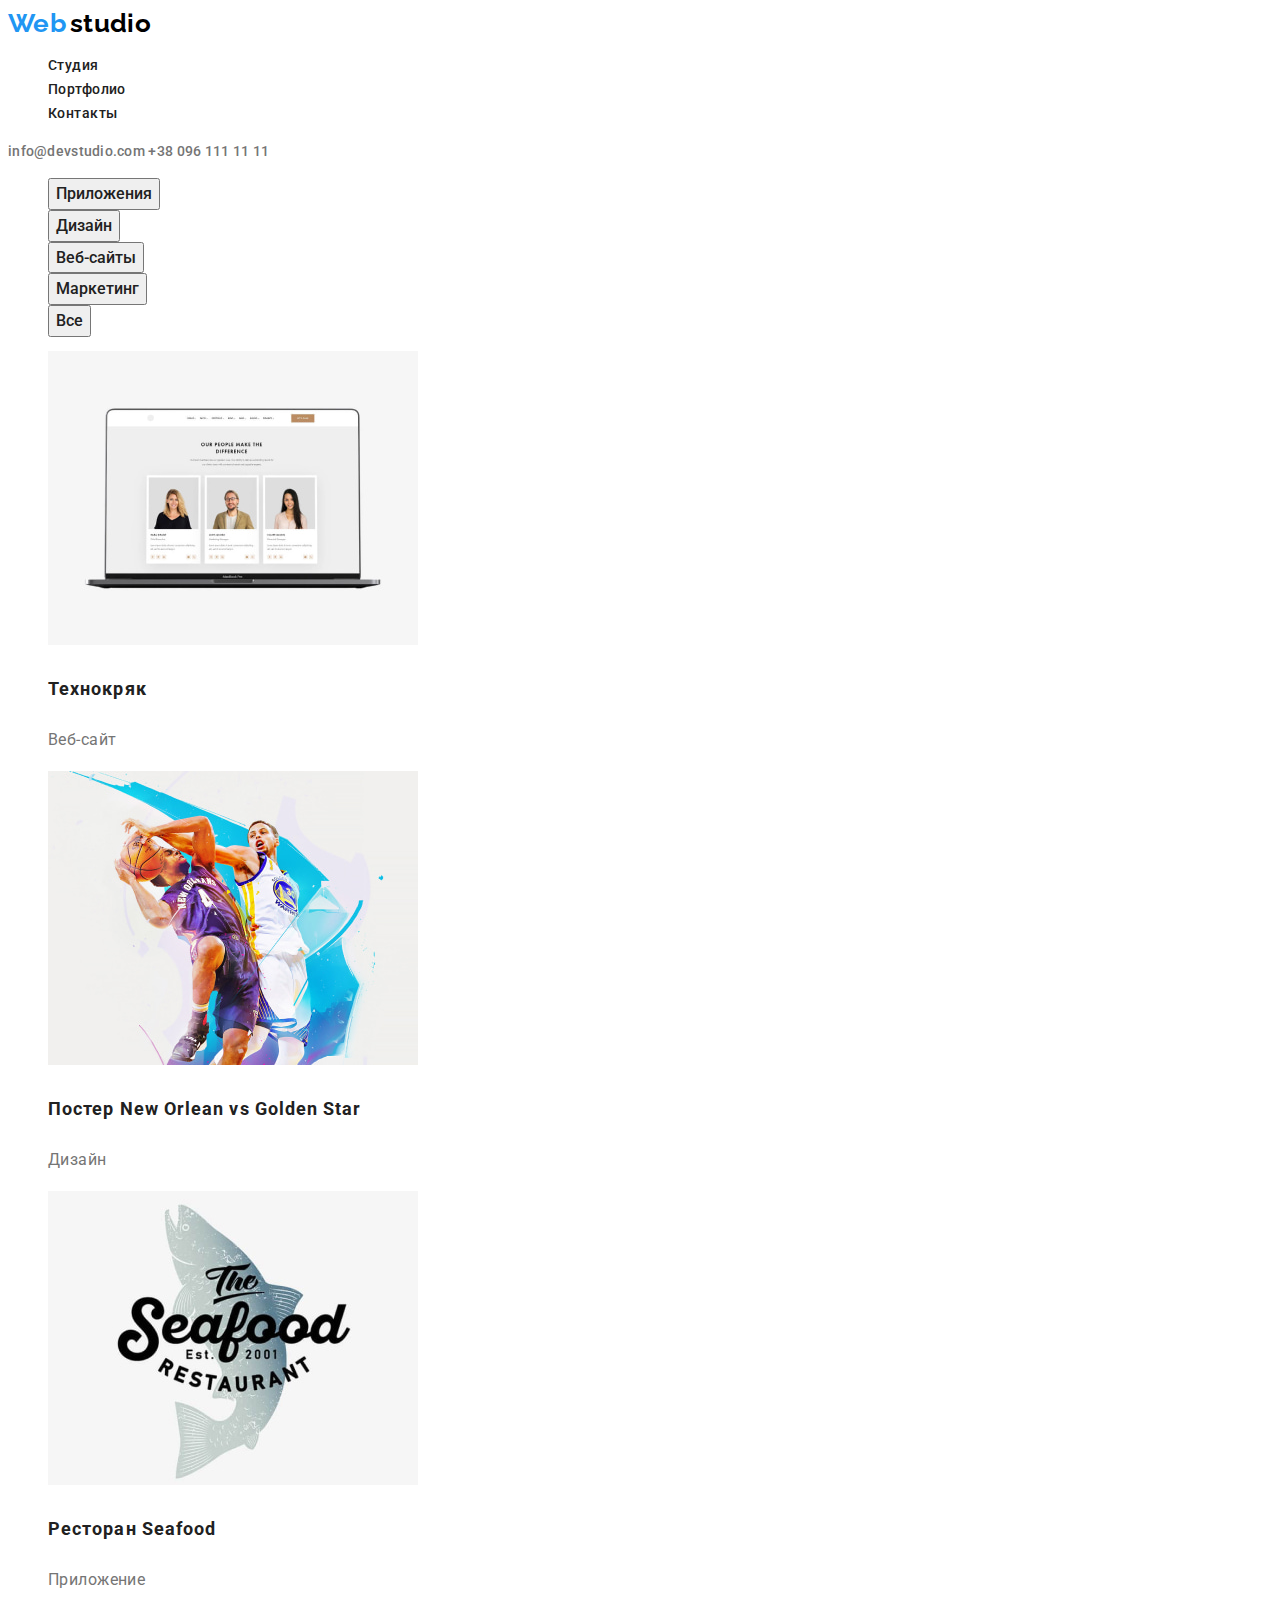
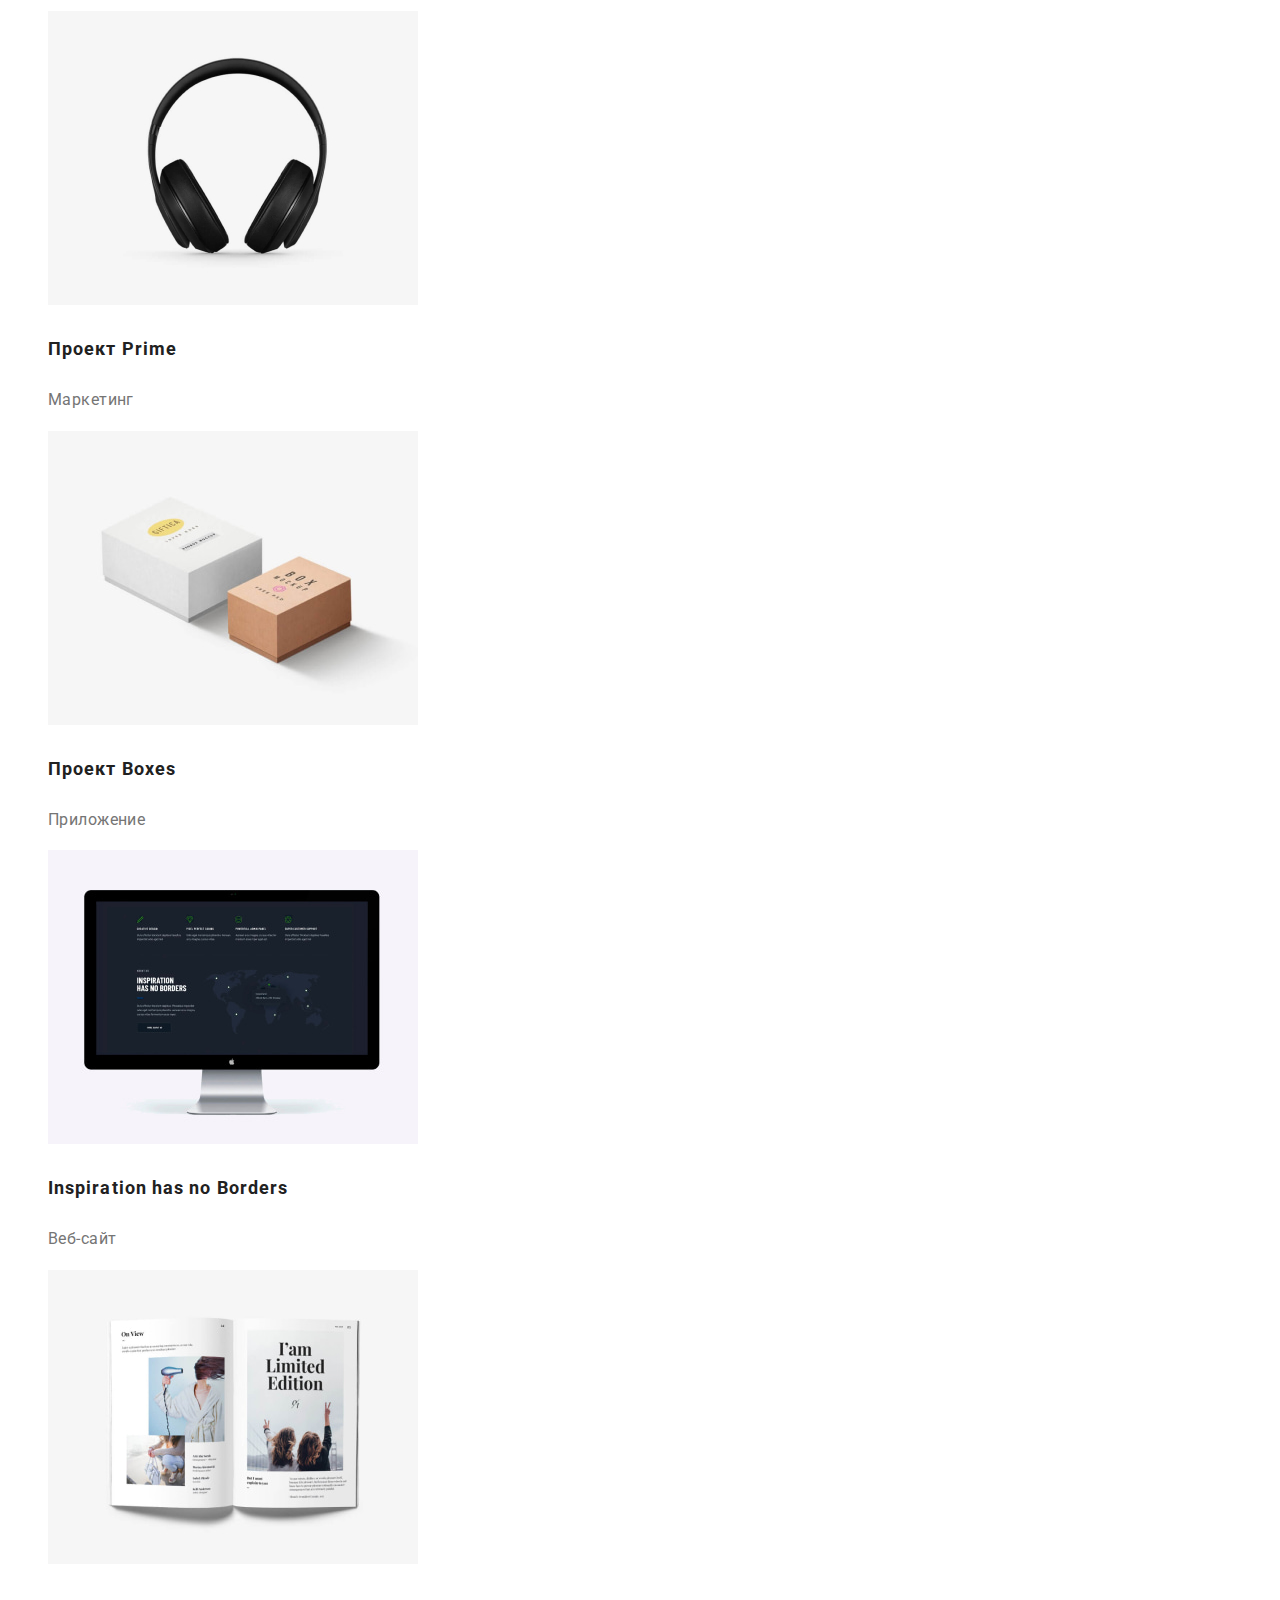
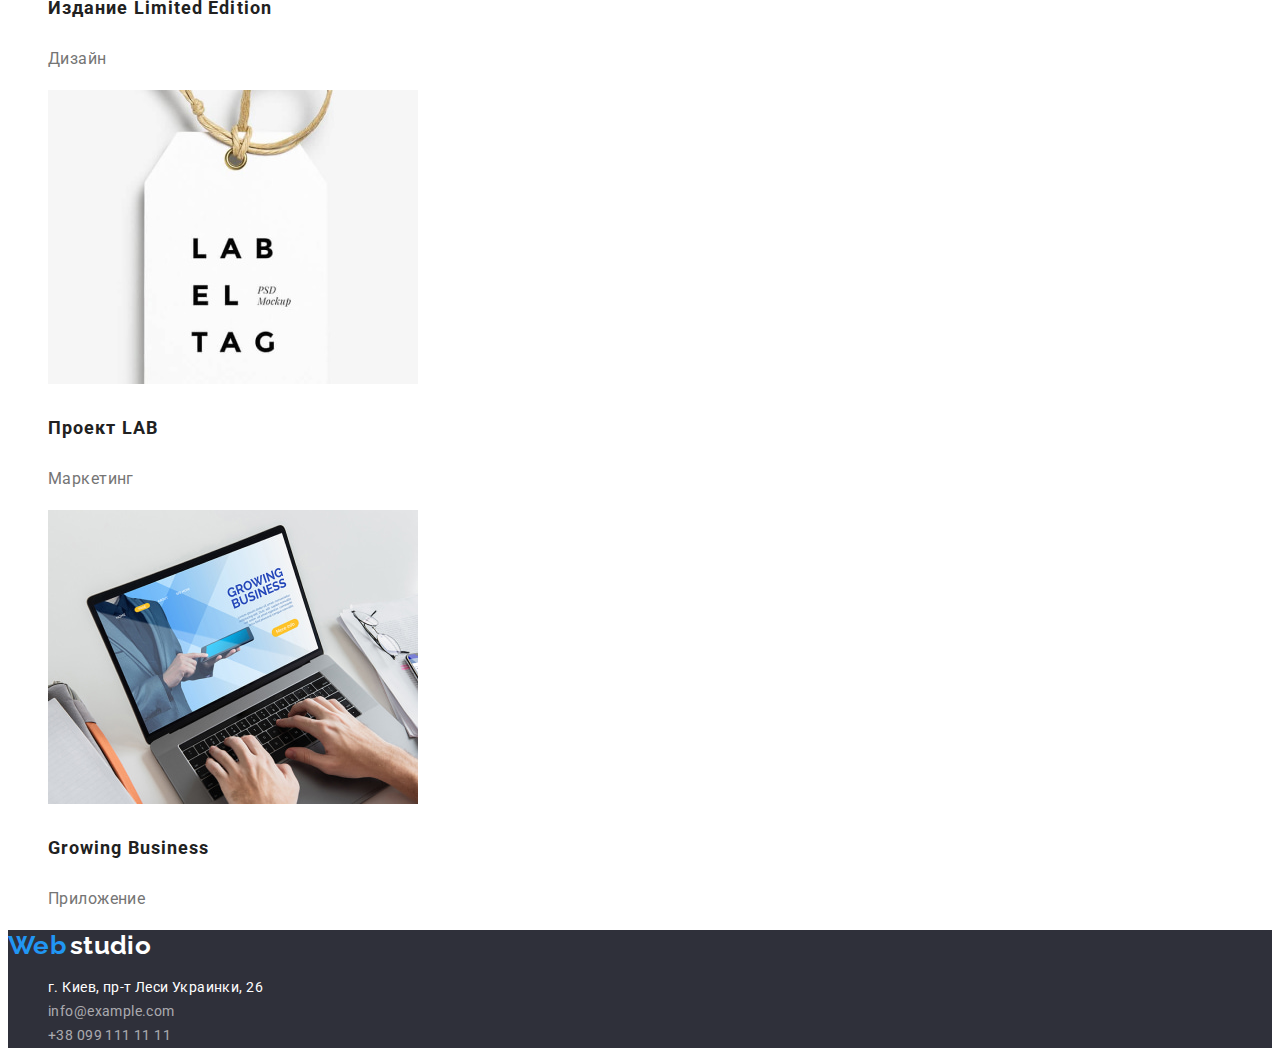
==== portfolio.html @ f7929233 "Initial commit" ====
<!DOCTYPE html>
<html lang="ru">
<head>
    <meta charset="UTF-8">
    <meta http-equiv="X-UA-Compatible" content="IE=edge">
    <meta name="viewport" content="width=device-width, initial-scale=1.0">
    <title>Portfolio</title>
    <link rel="stylesheet" href="./css/styles.css">
        <!--Основные шрифты-->
        <link rel="preconnect" href="https://fonts.googleapis.com">
        <link rel="preconnect" href="https://fonts.gstatic.com" crossorigin>
        <link href="https://fonts.googleapis.com/css2?family=Raleway:wght@700&family=Roboto:wght@400;500;700;900&display=swap" rel="stylesheet">

</head>
<body>

    <!--Чердак-->
    <header class="header">
        <a href="./index.html"> <span class="logo-blue">Web</span>  <span class="logo-dark">studio </span> </a> <!--span для изменения стиля лого фирмы-->
        <nav>
            <ul>
                <li><a class="nav-link" href="./index.html">Студия</a></li>
                <li><a class="nav-link" href="./portfolio.html">Портфолио</a></li>
                <li><a class="nav-link" href="#contacts">Контакты</a></li>
            </ul>
        </nav>
        <a class="head-mail" href="mailto:info@devstudio.com"> info@devstudio.com</a>
        <a class="head-phone" href="tel:+380961111111">+38 096 111 11 11</a>

    </header>



    <main>
            <!--Портфолио-->
            <section class="portfolio">

                <h2 class="visually-hidden">Портфолио</h2>
    
                <ul class="portfolio-button-list">
                    <li ><button class="portfolio-button-item" type="button">Приложения</button></li>
                    <li ><button class="portfolio-button-item" type="button">Дизайн</button></li>
                    <li ><button class="portfolio-button-item" type="button">Веб-сайты</button></li>
                    <li ><button class="portfolio-button-item" type="button">Маркетинг</button></li>
                    <li ><button class="portfolio-button-item" type="button">Все</button></li>
                </ul>
    
                <ul class="portfolio-list">
                    <li class="portfolio-list-item">
                        <img src="./images/portfolio/img1.jpg" alt="Вебсайт" width="370" height="294">
                        <h3 class="portfolio-item-title">Технокряк</h3>
                        <p class="portfolio-item-phrase">Веб-сайт</p>
                    </li>
                    <li class="portfolio-list-item">
                        <img src="./images/portfolio/img2.jpg" alt="Дизайн" width="370" height="294">
                        <h3 class="portfolio-item-title">Постер New Orlean vs Golden Star</h3>
                        <p class="portfolio-item-phrase">Дизайн</p>
                    </li>
                    <li class="portfolio-list-item">
                        <img src="./images/portfolio/img3.jpg" alt="Приложение" width="370" height="294">
                        <h3 class="portfolio-item-title">Ресторан Seafood</h3>
                        <p class="portfolio-item-phrase">Приложение</p>
                    </li>
                    <li class="portfolio-list-item">
                        <img src="./images/portfolio/img4.jpg" alt="Маркетинг" width="370" height="294">
                        <h3 class="portfolio-item-title">Проект Prime</h3>
                        <p class="portfolio-item-phrase">Маркетинг</p>
                    </li>
                    <li class="portfolio-list-item">
                        <img src="./images/portfolio/img5.jpg" alt="Приложение" width="370" height="294">
                        <h3 class="portfolio-item-title">Проект Boxes</h3>
                        <p class="portfolio-item-phrase">Приложение</p>
                    </li>
                    <li class="portfolio-list-item">
                        <img src="./images/portfolio/img6.jpg" alt="Веб-сайт" width="370" height="294">
                        <h3 class="portfolio-item-title">Inspiration has no Borders</h3>
                        <p class="portfolio-item-phrase">Веб-сайт</p>
                    </li>
                    <li class="portfolio-list-item">
                        <img src="./images/portfolio/img7.jpg" alt="Дизайн" width="370" height="294">
                        <h3 class="portfolio-item-title">Издание Limited Edition</h3>
                        <p class="portfolio-item-phrase">Дизайн</p>
                    </li>
                    <li class="portfolio-list-item">
                        <img src="./images/portfolio/img8.jpg" alt="Маркетинг" width="370" height="294">
                        <h3 class="portfolio-item-title">Проект LAB</h3>
                        <p class="portfolio-item-phrase">Маркетинг</p>
                    </li>
                    <li class="portfolio-list-item">
                        <img src="./images/portfolio/img9.jpg" alt="Приложение width="370" height="294"">
                        <h3 class="portfolio-item-title">Growing Business</h3>
                        <p class="portfolio-item-phrase">Приложение</p>
                    </li>
                </ul>
    

            </section>

        </main>
    <!--Подвал-->
    <footer class="footer" id="contacts">

        
        <a href="./index.html"> <span class="logo-blue">Web</span>  <span class="logo-white">studio </span> </a> <!--span для изменения стиля лого фирмы-->
        <address>
            <ul>
                <li> <a class="footer-adress" href="https://www.google.com/maps/place/%D0%B1%D1%83%D0%BB.+%D0%9B%D0%B5%D1%81%D0%B8+%D0%A3%D0%BA%D1%80%D0%B0%D0%B8%D0%BD%D0%BA%D0%B8,+26,+%D0%9A%D0%B8%D0%B5%D0%B2,+02000/@50.4265807,30.5361971,17z/data=!3m1!4b1!4m5!3m4!1s0x40d4cf0e033ecbe9:0x57a4dffefec77da0!8m2!3d50.4265807!4d30.5383858"
                    rel="noopener noreferrer" target="_blank" >г. Киев, пр-т Леси Украинки, 26</a></li>
                <li> <a class="footer-mail" href="mailto:info@example.com">info@example.com </a></li>
                <li> <a class="footer-phone" href="tel:+380991111111"> +38 099 111 11 11</a></li>
            </ul>
        </address>

    </footer>
</body>
</html>
---- css/styles.css ----
body
{

    font-family: var(--main-font);
    font-style: normal;
    font-size: 14px;
    line-height: 1.71; 
    letter-spacing: 0.03em;
    color: var(--secondary-light-txt);

}
a{
    text-decoration: none;
}

li{
    list-style-type: none;
}

button{
    font-family: inherit;
}

/*Хедер*/

.logo-blue
{
font-family: var(--secondary-font);
font-weight: 700;
font-size: 26px;
line-height: 1.19;
color: var(--accent-txt);
}
.logo-dark
{
font-family: var(--secondary-font);
font-weight: 700;
font-size: 26px;
line-height: 1.19;
color: var(--logo-light-txt);
}
.nav-link
{

    font-weight: 500;
    font-size: 14px;
    line-height: 1.14;
    color: var(--primary-light-txt);
    
}
.nav-link:focus,
.nav-link:hover,
.head-mail:focus,
.head-mail:hover,
.head-phone:focus,
.head-phone:hover,
.portfolio-button-item:hover,
.portfolio-button-item:focus{
    color: var(--accent-txt);
}

.head-mail,
.head-phone{
    font-weight: 500;
    font-size: 14px;
    line-height: 1.14;
    color: var(--secondary-light-txt);
    letter-spacing: 0.02em; 

}

/*Главный контент*/
/*Секция шапка*/
.hat{
    background-color: var(--primary-dark-bg);
}
.hat-phrase{

font-weight: 900;
font-size: 44px;
line-height: 1.36;
text-align: center;
letter-spacing: 0.06em;
text-transform: uppercase;
color: var(--primary-dark-txt);

/*border: 1px solid #000000;*/

}

.hat-button{
font-weight: 700;
font-size: 16px;
line-height: 1.87;
display: flex;
align-items: center;
text-align: center;
letter-spacing: 0.06em;
color: var(--primary-dark-txt);
background-color: var(--accent-txt);
}

/*Секция особенности*/
.speciality
{
    background-color:var(--primary-light-bg);
}

.speciality-list-character{
font-weight: 700;
font-size: 14px;
line-height: 1.14;
text-transform: uppercase;
color:var(--primary-light-txt);
}

.speciality-list-phrase{
font-weight: 400;
font-size: 14px;
line-height: 1.71;
color:var(--secondary-light-txt);
}

/*Проэкты*/
.projects-title,
.crew-title{

font-weight: 700;
font-size: 36px;
line-height: 1.16;
text-align: center;
color: var(--primary-light-txt);
}

/*Команда*/
.crew-member{
font-weight: 500;
font-size: 16px;
line-height: 1.19;
color:var(--primary-light-txt);
}
.crew-occupation{
font-weight: 400;
font-size: 16px;
line-height: 1.19;
}

/*Портфолио*/
.portfolio-button-item{
font-weight: 500;
font-size: 16px;
line-height: 1.62;
text-align: center;
color:var(--primary-light-txt);
font-family: inherit;
}



/*Футер*/
.footer{
    background-color: var(--primary-dark-bg);
}
.logo-white{
    font-family: var(--secondary-font);
    font-weight: 700;
    font-size: 26px;
    line-height: 1.19;
    color:var(--logo-dark-txt);
}
.footer-adress{
font-size: 14px;
line-height: 1.71;
color:var(--primary-dark-txt);
font-style: normal;
}

.footer-mail,
.footer-phone{
font-size: 14px;
line-height: 1.71;
color:var(--secondary-footer-txt);
font-style: normal;
}

.portfolio-item-title{
font-weight: 700;
font-size: 18px;
line-height: 2.00;
letter-spacing: 0.06em;
color:var(--primary-light-txt)
}

.portfolio-item-phrase{
font-size: 16px;
line-height: 1.87;
}


:root 
{
    /*Шрифты*/
    --main-font: "Roboto",sans-serif;
    --secondary-font: "Raleway", sans-serif;
    /*Светлая тема текста*/
    --primary-light-txt: #212121;
    --secondary-light-txt: #757575;
    --accent-txt: #2196F3;
    --logo-light-txt: #000000;
    --logo-dark-txt: #ffffff;
    /*Темная тема текста*/
    --primary-dark-txt: #ffffff;
    --secondary-dark-txt:#C4C4C4;
    /*Светлая тема фона*/
    --primary-light-bg: #E5E5E5;
    --secondary-light-bg: #F5F4FA;
    /*Темная тема фона*/
    --primary-dark-bg: #2F303A;
    --secondary-footer-txt: rgba(255, 255, 255, 0.6);
}



.visually-hidden {
    position: absolute;
    white-space: nowrap;
    width: 1px;
    height: 1px;
    overflow: hidden;
    border: 0;
    padding: 0;
    clip: rect(0 0 0 0);
    clip-path: inset(50%);
    margin: -1px;
  }
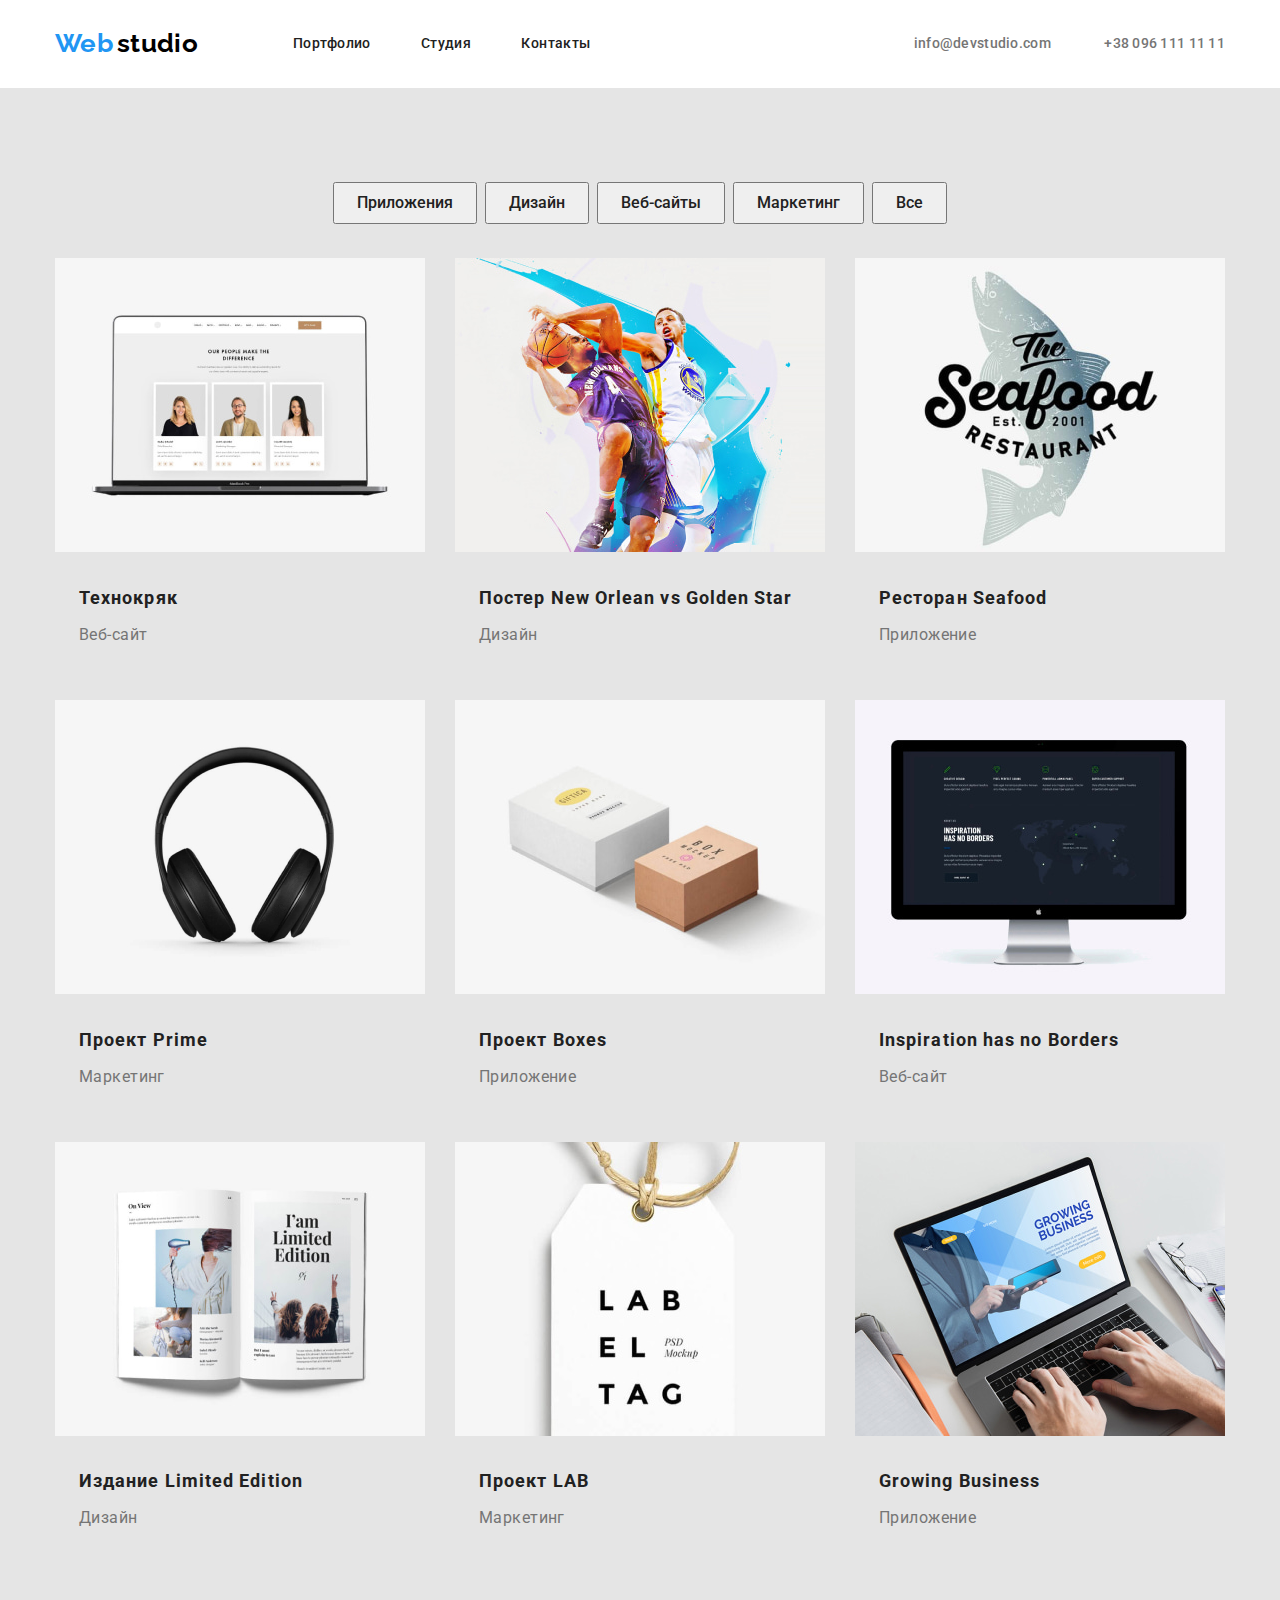
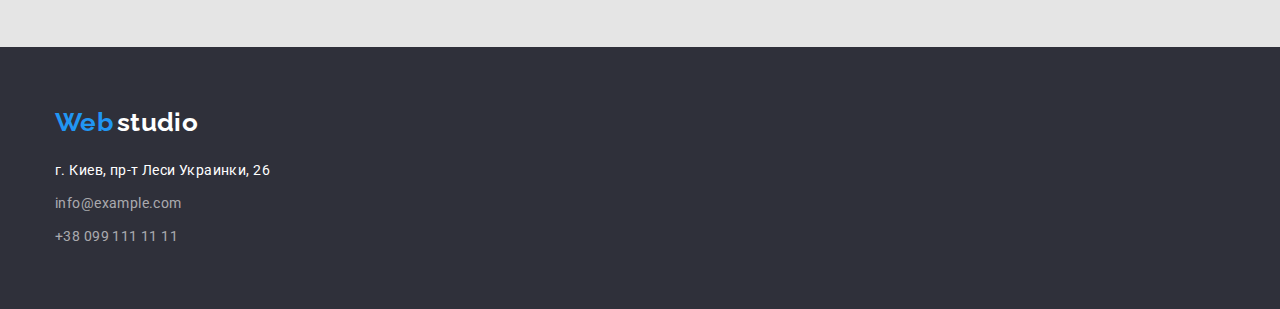
==== commit 10f3fb01: "Project v1" ====
--- a/portfolio.html
+++ b/portfolio.html
@@ -5,7 +5,10 @@
     <meta http-equiv="X-UA-Compatible" content="IE=edge">
     <meta name="viewport" content="width=device-width, initial-scale=1.0">
     <title>Portfolio</title>
+    <link rel="stylesheet" href="https://cdn.jsdelivr.net/npm/modern-normalize@1.1.0/modern-normalize.min.css">
     <link rel="stylesheet" href="./css/styles.css">
+   
+    
         <!--Основные шрифты-->
         <link rel="preconnect" href="https://fonts.googleapis.com">
         <link rel="preconnect" href="https://fonts.gstatic.com" crossorigin>
@@ -16,101 +19,126 @@
 
     <!--Чердак-->
     <header class="header">
-        <a href="./index.html"> <span class="logo-blue">Web</span>  <span class="logo-dark">studio </span> </a> <!--span для изменения стиля лого фирмы-->
+        <div class="container header-container">
+        <a href="./index.html" class="header-logo"> <span class="logo-blue">Web</span>  <span class="logo-dark">studio </span> </a> <!--span для изменения стиля лого фирмы-->
         <nav>
-            <ul>
-                <li><a class="nav-link" href="./index.html">Студия</a></li>
-                <li><a class="nav-link" href="./portfolio.html">Портфолио</a></li>
-                <li><a class="nav-link" href="#contacts">Контакты</a></li>
+            <ul class="header-link-wrapper">
+                <li class="header-link-item"><a class="nav-link" href="./portfolio.html">Портфолио</a></li>
+                <li class="header-link-item"><a class="nav-link" href="./index.html">Студия</a></li>
+                <li class="header-link-item"><a class="nav-link" href="#contacts">Контакты</a></li>
             </ul>
-        </nav>
+        </nav> 
+        <div class="header-addres-wrapper">
         <a class="head-mail" href="mailto:info@devstudio.com"> info@devstudio.com</a>
         <a class="head-phone" href="tel:+380961111111">+38 096 111 11 11</a>
+        </div>
+        
+    </div>
 
     </header>
-
 
 
     <main>
             <!--Портфолио-->
             <section class="portfolio">
-
-                <h2 class="visually-hidden">Портфолио</h2>
-    
-                <ul class="portfolio-button-list">
-                    <li ><button class="portfolio-button-item" type="button">Приложения</button></li>
-                    <li ><button class="portfolio-button-item" type="button">Дизайн</button></li>
-                    <li ><button class="portfolio-button-item" type="button">Веб-сайты</button></li>
-                    <li ><button class="portfolio-button-item" type="button">Маркетинг</button></li>
-                    <li ><button class="portfolio-button-item" type="button">Все</button></li>
-                </ul>
-    
-                <ul class="portfolio-list">
-                    <li class="portfolio-list-item">
-                        <img src="./images/portfolio/img1.jpg" alt="Вебсайт" width="370" height="294">
-                        <h3 class="portfolio-item-title">Технокряк</h3>
-                        <p class="portfolio-item-phrase">Веб-сайт</p>
-                    </li>
-                    <li class="portfolio-list-item">
-                        <img src="./images/portfolio/img2.jpg" alt="Дизайн" width="370" height="294">
-                        <h3 class="portfolio-item-title">Постер New Orlean vs Golden Star</h3>
-                        <p class="portfolio-item-phrase">Дизайн</p>
-                    </li>
-                    <li class="portfolio-list-item">
-                        <img src="./images/portfolio/img3.jpg" alt="Приложение" width="370" height="294">
-                        <h3 class="portfolio-item-title">Ресторан Seafood</h3>
-                        <p class="portfolio-item-phrase">Приложение</p>
-                    </li>
-                    <li class="portfolio-list-item">
-                        <img src="./images/portfolio/img4.jpg" alt="Маркетинг" width="370" height="294">
-                        <h3 class="portfolio-item-title">Проект Prime</h3>
-                        <p class="portfolio-item-phrase">Маркетинг</p>
-                    </li>
-                    <li class="portfolio-list-item">
-                        <img src="./images/portfolio/img5.jpg" alt="Приложение" width="370" height="294">
-                        <h3 class="portfolio-item-title">Проект Boxes</h3>
-                        <p class="portfolio-item-phrase">Приложение</p>
-                    </li>
-                    <li class="portfolio-list-item">
-                        <img src="./images/portfolio/img6.jpg" alt="Веб-сайт" width="370" height="294">
-                        <h3 class="portfolio-item-title">Inspiration has no Borders</h3>
-                        <p class="portfolio-item-phrase">Веб-сайт</p>
-                    </li>
-                    <li class="portfolio-list-item">
-                        <img src="./images/portfolio/img7.jpg" alt="Дизайн" width="370" height="294">
-                        <h3 class="portfolio-item-title">Издание Limited Edition</h3>
-                        <p class="portfolio-item-phrase">Дизайн</p>
-                    </li>
-                    <li class="portfolio-list-item">
-                        <img src="./images/portfolio/img8.jpg" alt="Маркетинг" width="370" height="294">
-                        <h3 class="portfolio-item-title">Проект LAB</h3>
-                        <p class="portfolio-item-phrase">Маркетинг</p>
-                    </li>
-                    <li class="portfolio-list-item">
-                        <img src="./images/portfolio/img9.jpg" alt="Приложение width="370" height="294"">
-                        <h3 class="portfolio-item-title">Growing Business</h3>
-                        <p class="portfolio-item-phrase">Приложение</p>
-                    </li>
-                </ul>
-    
-
+                <div class="container">
+                        <div class="portfolio-wrapper">
+                    <h2 class="visually-hidden">Портфолио</h2>
+        
+                    <ul class="portfolio-button-list">
+                        <li class="portfolio-item" ><button class="portfolio-button-item" type="button">Приложения</button></li>
+                        <li class="portfolio-item" ><button class="portfolio-button-item" type="button">Дизайн</button></li>
+                        <li class="portfolio-item" ><button class="portfolio-button-item" type="button">Веб-сайты</button></li>
+                        <li class="portfolio-item" ><button class="portfolio-button-item" type="button">Маркетинг</button></li>
+                        <li class="portfolio-item" ><button class="portfolio-button-item" type="button">Все</button></li>
+                    </ul>
+        
+                    <ul class="portfolio-list">
+                        <li class="portfolio-list-item">
+                            <img src="./images/portfolio/img1.jpg" alt="Вебсайт" width="370" height="294">
+                            <div class="portfolio-list-wrapper">
+                            <h3 class="portfolio-item-title">Технокряк</h3>
+                            <p class="portfolio-item-phrase">Веб-сайт</p>
+                            </div>
+                        </li>
+                        <li class="portfolio-list-item">
+                            <img src="./images/portfolio/img2.jpg" alt="Дизайн" width="370" height="294">
+                            <div class="portfolio-list-wrapper">
+                            <h3 class="portfolio-item-title">Постер New Orlean vs Golden Star</h3>
+                            <p class="portfolio-item-phrase">Дизайн</p>
+                            </div>  
+                        </li>
+                        <li class="portfolio-list-item">
+                            <img src="./images/portfolio/img3.jpg" alt="Приложение" width="370" height="294">
+                            <div class="portfolio-list-wrapper">
+                            <h3 class="portfolio-item-title">Ресторан Seafood</h3>
+                            <p class="portfolio-item-phrase">Приложение</p>
+                            </div>
+                        </li>
+                        <li class="portfolio-list-item">
+                            <img src="./images/portfolio/img4.jpg" alt="Маркетинг" width="370" height="294">
+                            <div class="portfolio-list-wrapper">
+                            <h3 class="portfolio-item-title">Проект Prime</h3>
+                            <p class="portfolio-item-phrase">Маркетинг</p>
+                        </div>
+                        </li>
+                        <li class="portfolio-list-item">
+                            <img src="./images/portfolio/img5.jpg" alt="Приложение" width="370" height="294">
+                            <div class="portfolio-list-wrapper">
+                            <h3 class="portfolio-item-title">Проект Boxes</h3>
+                            <p class="portfolio-item-phrase">Приложение</p>
+                        </div>
+                        </li>
+                        <li class="portfolio-list-item">
+                            <img src="./images/portfolio/img6.jpg" alt="Веб-сайт" width="370" height="294">
+                            <div class="portfolio-list-wrapper">
+                            <h3 class="portfolio-item-title">Inspiration has no Borders</h3>
+                            <p class="portfolio-item-phrase">Веб-сайт</p>
+                        </div>
+                        </li>
+                        <li class="portfolio-list-item">
+                            <img src="./images/portfolio/img7.jpg" alt="Дизайн" width="370" height="294">
+                            <div class="portfolio-list-wrapper">
+                            <h3 class="portfolio-item-title">Издание Limited Edition</h3>
+                            <p class="portfolio-item-phrase">Дизайн</p>
+                        </div>
+                        </li>
+                        <li class="portfolio-list-item">
+                            <img src="./images/portfolio/img8.jpg" alt="Маркетинг" width="370" height="294">
+                            <div class="portfolio-list-wrapper">
+                            <h3 class="portfolio-item-title">Проект LAB</h3>
+                            <p class="portfolio-item-phrase">Маркетинг</p>
+                        </div>
+                        </li>
+                        <li class="portfolio-list-item">
+                            <img src="./images/portfolio/img9.jpg" alt="Приложение width="370" height="294"">
+                            <div class="portfolio-list-wrapper">
+                            <h3 class="portfolio-item-title">Growing Business</h3>
+                            <p class="portfolio-item-phrase">Приложение</p>
+                        </div>
+                        </li>
+                    </ul>
+                    </div>
+            </div>
             </section>
 
         </main>
     <!--Подвал-->
     <footer class="footer" id="contacts">
+        <div class="container">
+            <div class="footer-wrapper">
+            <a href="./index.html" class="footer-logo"> <span class="logo-blue">Web</span>  <span class="logo-white">studio </span> </a> <!--span для изменения стиля лого фирмы-->
+            <address>
+                <ul>
+                    <li class="footer-address-item"> <a class="footer-address" href="https://www.google.com/maps/place/%D0%B1%D1%83%D0%BB.+%D0%9B%D0%B5%D1%81%D0%B8+%D0%A3%D0%BA%D1%80%D0%B0%D0%B8%D0%BD%D0%BA%D0%B8,+26,+%D0%9A%D0%B8%D0%B5%D0%B2,+02000/@50.4265807,30.5361971,17z/data=!3m1!4b1!4m5!3m4!1s0x40d4cf0e033ecbe9:0x57a4dffefec77da0!8m2!3d50.4265807!4d30.5383858"
+                        rel="noopener noreferrer" target="_blank" >г. Киев, пр-т Леси Украинки, 26</a></li>
+                    <li class="footer-address-item"> <a class="footer-mail" href="mailto:info@example.com">info@example.com </a></li>
+                    <li class="footer-address-item"> <a class="footer-phone" href="tel:+380991111111"> +38 099 111 11 11</a></li>
+                </ul>
+            </address>
+            </div>
+        </div>
+    </footer>
 
-        
-        <a href="./index.html"> <span class="logo-blue">Web</span>  <span class="logo-white">studio </span> </a> <!--span для изменения стиля лого фирмы-->
-        <address>
-            <ul>
-                <li> <a class="footer-adress" href="https://www.google.com/maps/place/%D0%B1%D1%83%D0%BB.+%D0%9B%D0%B5%D1%81%D0%B8+%D0%A3%D0%BA%D1%80%D0%B0%D0%B8%D0%BD%D0%BA%D0%B8,+26,+%D0%9A%D0%B8%D0%B5%D0%B2,+02000/@50.4265807,30.5361971,17z/data=!3m1!4b1!4m5!3m4!1s0x40d4cf0e033ecbe9:0x57a4dffefec77da0!8m2!3d50.4265807!4d30.5383858"
-                    rel="noopener noreferrer" target="_blank" >г. Киев, пр-т Леси Украинки, 26</a></li>
-                <li> <a class="footer-mail" href="mailto:info@example.com">info@example.com </a></li>
-                <li> <a class="footer-phone" href="tel:+380991111111"> +38 099 111 11 11</a></li>
-            </ul>
-        </address>
-
-    </footer>
 </body>
-</html>+</html>
--- a/css/styles.css
+++ b/css/styles.css
@@ -21,8 +21,23 @@
     font-family: inherit;
 }
 
+h1,h2,h3,h4,h5,h6,p {
+    margin-top: 0;
+    margin-bottom: 0;
+}
+
+ul,ol {
+    margin: 0;
+    padding: 0;
+}
+.container{
+    width: 1200px;
+    padding-left: 15px;
+    padding-right: 15px;
+    margin-right: auto;
+    margin-left: auto;
+}
 /*Хедер*/
-
 .logo-blue
 {
 font-family: var(--secondary-font);
@@ -39,15 +54,49 @@
 line-height: 1.19;
 color: var(--logo-light-txt);
 }
+.header-logo{
+    width: 145px;
+    height: 31px;
+    left: 215px;
+    top: 24px;
+}
+.header-container{
+    display:flex;
+    align-items: center;
+}
+
+.header-link-wrapper{
+    display: flex;
+    margin-left: 93px;
+    align-items: center;
+    margin-top: 32px;
+    margin-bottom: 32px;
+}
+
+
+.header-link-item{
+    margin-right: 50px;
+}
+
+.header-link-item:last-child{
+    margin: 0;
+}
+
 .nav-link
 {
-
     font-weight: 500;
     font-size: 14px;
     line-height: 1.14;
     color: var(--primary-light-txt);
     
 }
+
+
+.header-addres-wrapper{
+    margin-left: auto;
+    align-items: center;
+}
+
 .nav-link:focus,
 .nav-link:hover,
 .head-mail:focus,
@@ -69,10 +118,18 @@
 
 }
 
+.head-mail{
+    margin-right: 50px;
+}
+
 /*Главный контент*/
 /*Секция шапка*/
 .hat{
     background-color: var(--primary-dark-bg);
+}
+.hat-wrapper{
+    padding-top: 200px;
+    padding-bottom: 200px;
 }
 .hat-phrase{
 
@@ -83,6 +140,10 @@
 letter-spacing: 0.06em;
 text-transform: uppercase;
 color: var(--primary-dark-txt);
+width: 696px;
+margin-left: auto;
+margin-right: auto;
+margin-bottom:30px;
 
 /*border: 1px solid #000000;*/
 
@@ -98,6 +159,14 @@
 letter-spacing: 0.06em;
 color: var(--primary-dark-txt);
 background-color: var(--accent-txt);
+padding: 10px 32px;
+margin-left: auto;
+margin-right: auto;
+min-width: 200px;
+max-width: 220px;
+box-shadow: 0px 4px 4px rgba(0, 0, 0, 0.15);
+border-radius: 4px;
+
 }
 
 /*Секция особенности*/
@@ -105,13 +174,28 @@
 {
     background-color:var(--primary-light-bg);
 }
-
+.speciality-wrapper{
+    padding-top: 94px;
+    padding-bottom: 94px;
+}
+.speciality-list{
+    display: flex;
+}
+
+.speciality-list-item{
+    margin-right: 30px;
+    flex-basis: 270px;
+}
+.speciality-list-item:last-child{
+    margin: 0;
+}
 .speciality-list-character{
 font-weight: 700;
 font-size: 14px;
 line-height: 1.14;
 text-transform: uppercase;
 color:var(--primary-light-txt);
+margin-bottom: 10px;
 }
 
 .speciality-list-phrase{
@@ -122,6 +206,10 @@
 }
 
 /*Проэкты*/
+
+.projects{
+    background-color: var(--primary-light-bg);
+}
 .projects-title,
 .crew-title{
 
@@ -132,8 +220,49 @@
 color: var(--primary-light-txt);
 }
 
+.projects-title{
+    margin-left: auto;
+    margin-right: auto;
+    margin-bottom: 50px;
+}
+
+.projects-wrapper{
+    padding-bottom: 94px;
+}
+.projects-list{
+    display: flex;
+}
+.projects-item{
+    margin-right: 30px;
+    height: 294px
+
+}
+.projects-item:last-child{
+    margin: 0;
+}
 /*Команда*/
+.crew-wrapper{
+    padding-top: 94px;
+    padding-bottom: 94px;
+}
+.crew-title{
+    margin-bottom: 50px;
+}
+.crew-list{
+    display: flex;
+}
+.crew-list-item{
+    margin-right: 30px;
+    display: flex;
+    flex-direction: column;
+    align-items: center;
+}
+.crew-list-item:last-child{
+    margin: 0;
+}
 .crew-member{
+    margin-top: 30px;
+    margin-bottom: 10px;
 font-weight: 500;
 font-size: 16px;
 line-height: 1.19;
@@ -146,20 +275,75 @@
 }
 
 /*Портфолио*/
+
+.portfolio{
+    background-color: var(--primary-light-bg);
+}
+.portfolio-wrapper{
+    padding-top: 94px;
+    padding-bottom: 94px;
+}
+.portfolio-button-list{
+    display: flex;
+    justify-content: center;
+    margin-bottom: 34px;
+}
 .portfolio-button-item{
-font-weight: 500;
+    font-weight: 500;
+    font-size: 16px;
+    line-height: 1.62;
+    text-align: center;
+    color:var(--primary-light-txt);
+    font-family: inherit;
+    padding: 6px 22px;
+}
+
+.portfolio-item {
+    margin-right: 8px;
+}
+.portfolio-item:last-child{
+    margin: 0;
+}
+    
+.portfolio-list{
+    display: flex;
+    flex-wrap: wrap;
+    gap: 30px;
+}
+
+.portfolio-list-wrapper{
+    margin-top: 20px;
+    margin-bottom: 20px;
+    padding-left: 24px;
+}
+
+.portfolio-item-title{
+margin-bottom: 4px;
+font-weight: 700;
+font-size: 18px;
+line-height: 2.00;
+letter-spacing: 0.06em;
+color:var(--primary-light-txt)
+}
+
+.portfolio-item-phrase{
 font-size: 16px;
-line-height: 1.62;
-text-align: center;
-color:var(--primary-light-txt);
-font-family: inherit;
-}
-
+line-height: 1.87;
+}
 
 
 /*Футер*/
 .footer{
     background-color: var(--primary-dark-bg);
+}
+.footer-wrapper{
+    padding-bottom: 60px;
+    padding-top: 60px;
+    display: flex;
+    flex-direction: column;
+}
+.footer-logo{
+    margin-bottom: 20px;
 }
 .logo-white{
     font-family: var(--secondary-font);
@@ -168,7 +352,13 @@
     line-height: 1.19;
     color:var(--logo-dark-txt);
 }
-.footer-adress{
+.footer-address-item{
+    margin-bottom: 9px;
+}
+.footer-address-item:last-child{
+    margin: 0;
+}
+.footer-address{
 font-size: 14px;
 line-height: 1.71;
 color:var(--primary-dark-txt);
@@ -183,18 +373,6 @@
 font-style: normal;
 }
 
-.portfolio-item-title{
-font-weight: 700;
-font-size: 18px;
-line-height: 2.00;
-letter-spacing: 0.06em;
-color:var(--primary-light-txt)
-}
-
-.portfolio-item-phrase{
-font-size: 16px;
-line-height: 1.87;
-}
 
 
 :root 
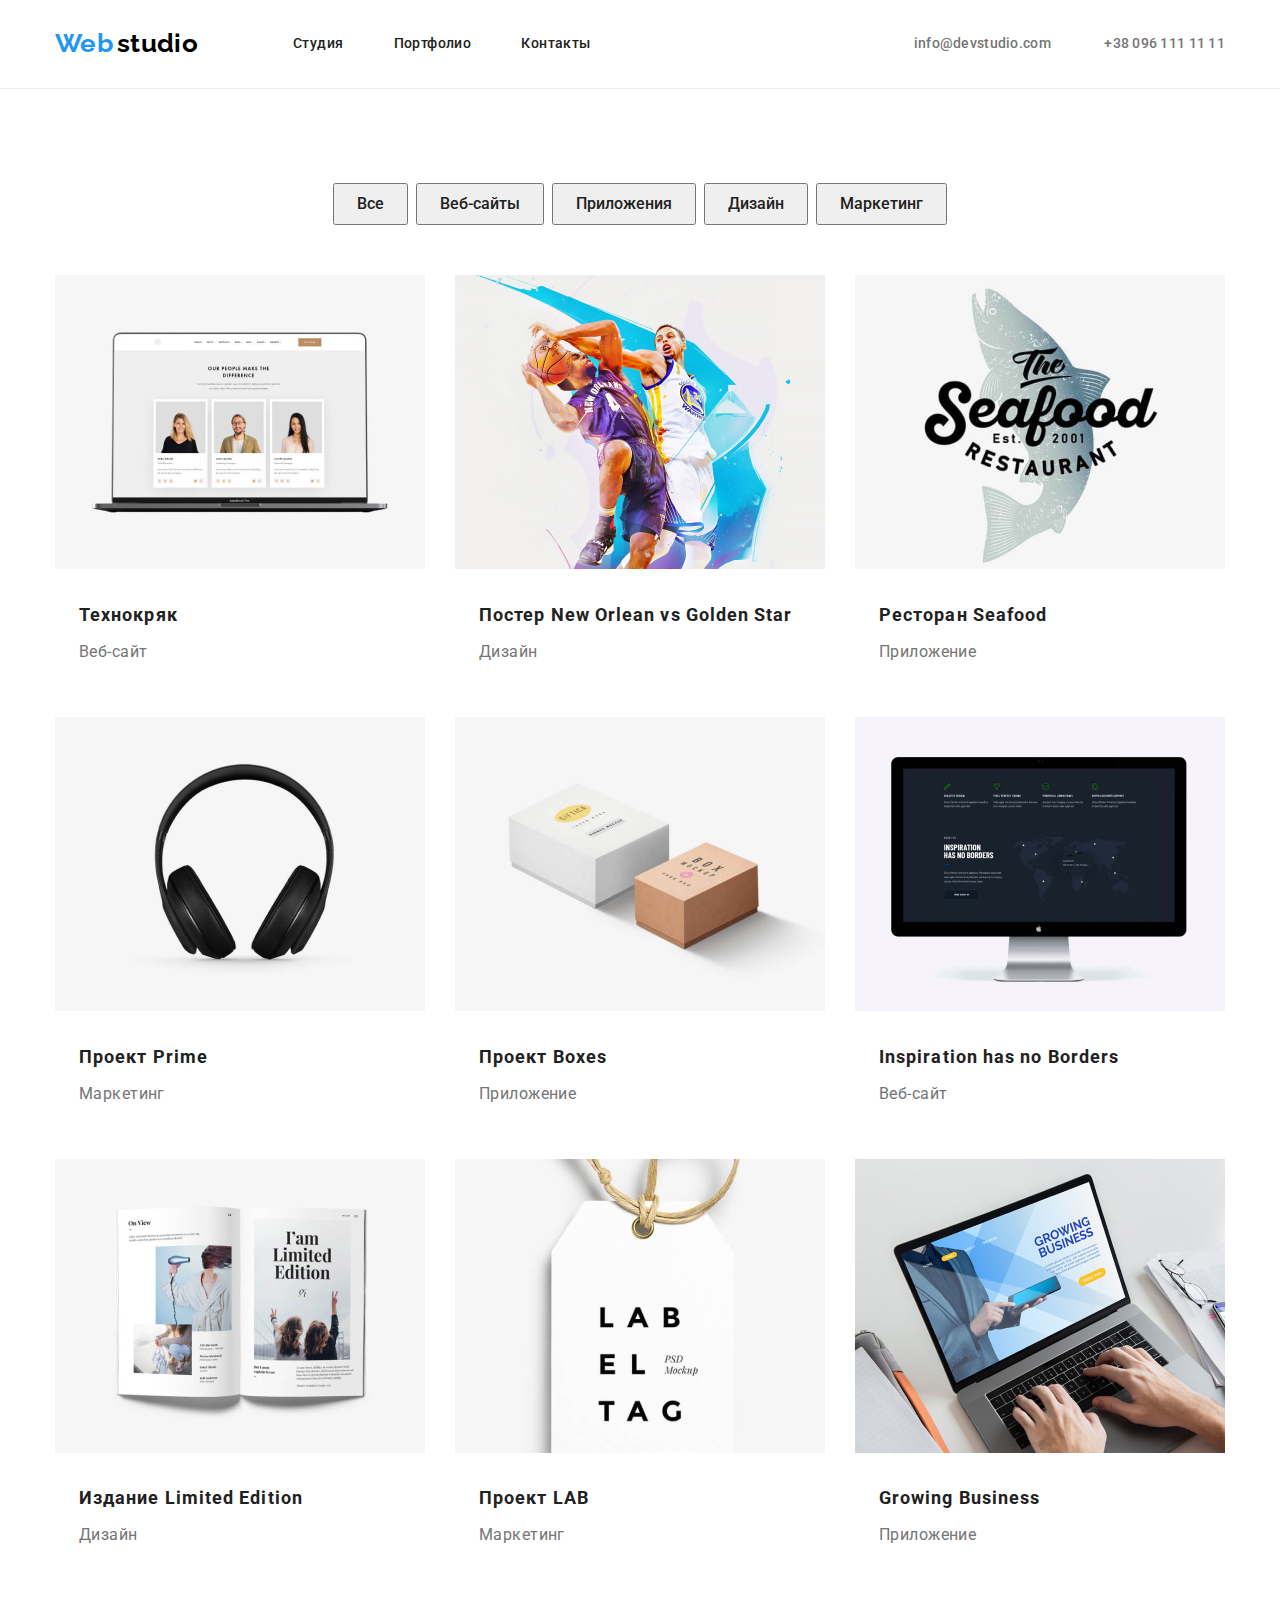
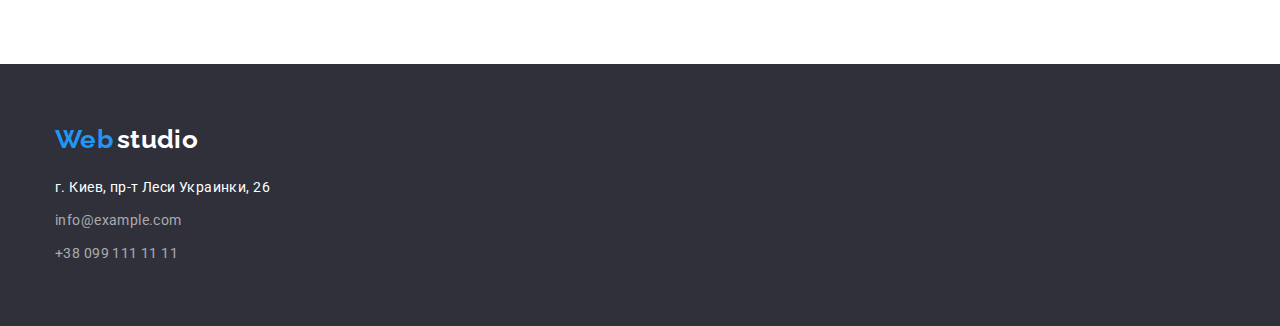
==== commit 532dcede: "homeworkv2.0" ====
--- a/portfolio.html
+++ b/portfolio.html
@@ -21,10 +21,10 @@
     <header class="header">
         <div class="container header-container">
         <a href="./index.html" class="header-logo"> <span class="logo-blue">Web</span>  <span class="logo-dark">studio </span> </a> <!--span для изменения стиля лого фирмы-->
-        <nav>
+        <nav class="header-nav">
             <ul class="header-link-wrapper">
+                <li class="header-link-item"><a class="nav-link" href="./index.html">Студия</a></li>
                 <li class="header-link-item"><a class="nav-link" href="./portfolio.html">Портфолио</a></li>
-                <li class="header-link-item"><a class="nav-link" href="./index.html">Студия</a></li>
                 <li class="header-link-item"><a class="nav-link" href="#contacts">Контакты</a></li>
             </ul>
         </nav> 
@@ -42,15 +42,16 @@
             <!--Портфолио-->
             <section class="portfolio">
                 <div class="container">
-                        <div class="portfolio-wrapper">
+
                     <h2 class="visually-hidden">Портфолио</h2>
         
                     <ul class="portfolio-button-list">
+                        <li class="portfolio-item" ><button class="portfolio-button-item" type="button">Все</button></li>
+                        <li class="portfolio-item" ><button class="portfolio-button-item" type="button">Веб-сайты</button></li>
                         <li class="portfolio-item" ><button class="portfolio-button-item" type="button">Приложения</button></li>
                         <li class="portfolio-item" ><button class="portfolio-button-item" type="button">Дизайн</button></li>
-                        <li class="portfolio-item" ><button class="portfolio-button-item" type="button">Веб-сайты</button></li>
                         <li class="portfolio-item" ><button class="portfolio-button-item" type="button">Маркетинг</button></li>
-                        <li class="portfolio-item" ><button class="portfolio-button-item" type="button">Все</button></li>
+                
                     </ul>
         
                     <ul class="portfolio-list">
@@ -118,7 +119,7 @@
                         </div>
                         </li>
                     </ul>
-                    </div>
+
             </div>
             </section>
 
--- a/css/styles.css
+++ b/css/styles.css
@@ -38,6 +38,10 @@
     margin-left: auto;
 }
 /*Хедер*/
+
+.header{
+    border-bottom: solid 1px #ECECEC;
+}
 .logo-blue
 {
 font-family: var(--secondary-font);
@@ -69,10 +73,12 @@
     display: flex;
     margin-left: 93px;
     align-items: center;
-    margin-top: 32px;
-    margin-bottom: 32px;
-}
-
+
+}
+.header-nav{
+    padding-top: 32px;
+    padding-bottom: 32px;
+}
 
 .header-link-item{
     margin-right: 50px;
@@ -126,11 +132,10 @@
 /*Секция шапка*/
 .hat{
     background-color: var(--primary-dark-bg);
-}
-.hat-wrapper{
     padding-top: 200px;
     padding-bottom: 200px;
 }
+
 .hat-phrase{
 
 font-weight: 900;
@@ -172,11 +177,11 @@
 /*Секция особенности*/
 .speciality
 {
-    background-color:var(--primary-light-bg);
-}
-.speciality-wrapper{
     padding-top: 94px;
     padding-bottom: 94px;
+}
+.speciality-wrapper{
+
 }
 .speciality-list{
     display: flex;
@@ -209,6 +214,7 @@
 
 .projects{
     background-color: var(--primary-light-bg);
+    padding-bottom: 94px;
 }
 .projects-title,
 .crew-title{
@@ -226,9 +232,6 @@
     margin-bottom: 50px;
 }
 
-.projects-wrapper{
-    padding-bottom: 94px;
-}
 .projects-list{
     display: flex;
 }
@@ -241,10 +244,11 @@
     margin: 0;
 }
 /*Команда*/
-.crew-wrapper{
+.crew{
     padding-top: 94px;
     padding-bottom: 94px;
 }
+
 .crew-title{
     margin-bottom: 50px;
 }
@@ -260,9 +264,11 @@
 .crew-list-item:last-child{
     margin: 0;
 }
+.crew-member-wrapper{
+    padding-top: 30px;
+}
 .crew-member{
-    margin-top: 30px;
-    margin-bottom: 10px;
+margin-bottom: 10px;
 font-weight: 500;
 font-size: 16px;
 line-height: 1.19;
@@ -277,16 +283,14 @@
 /*Портфолио*/
 
 .portfolio{
-    background-color: var(--primary-light-bg);
-}
-.portfolio-wrapper{
     padding-top: 94px;
     padding-bottom: 94px;
 }
+
 .portfolio-button-list{
     display: flex;
     justify-content: center;
-    margin-bottom: 34px;
+    margin-bottom: 50px;
 }
 .portfolio-button-item{
     font-weight: 500;
@@ -312,9 +316,7 @@
 }
 
 .portfolio-list-wrapper{
-    margin-top: 20px;
-    margin-bottom: 20px;
-    padding-left: 24px;
+ padding: 20px 24px;
 }
 
 .portfolio-item-title{
@@ -335,10 +337,11 @@
 /*Футер*/
 .footer{
     background-color: var(--primary-dark-bg);
-}
-.footer-wrapper{
     padding-bottom: 60px;
     padding-top: 60px;
+}
+.footer-wrapper{
+
     display: flex;
     flex-direction: column;
 }
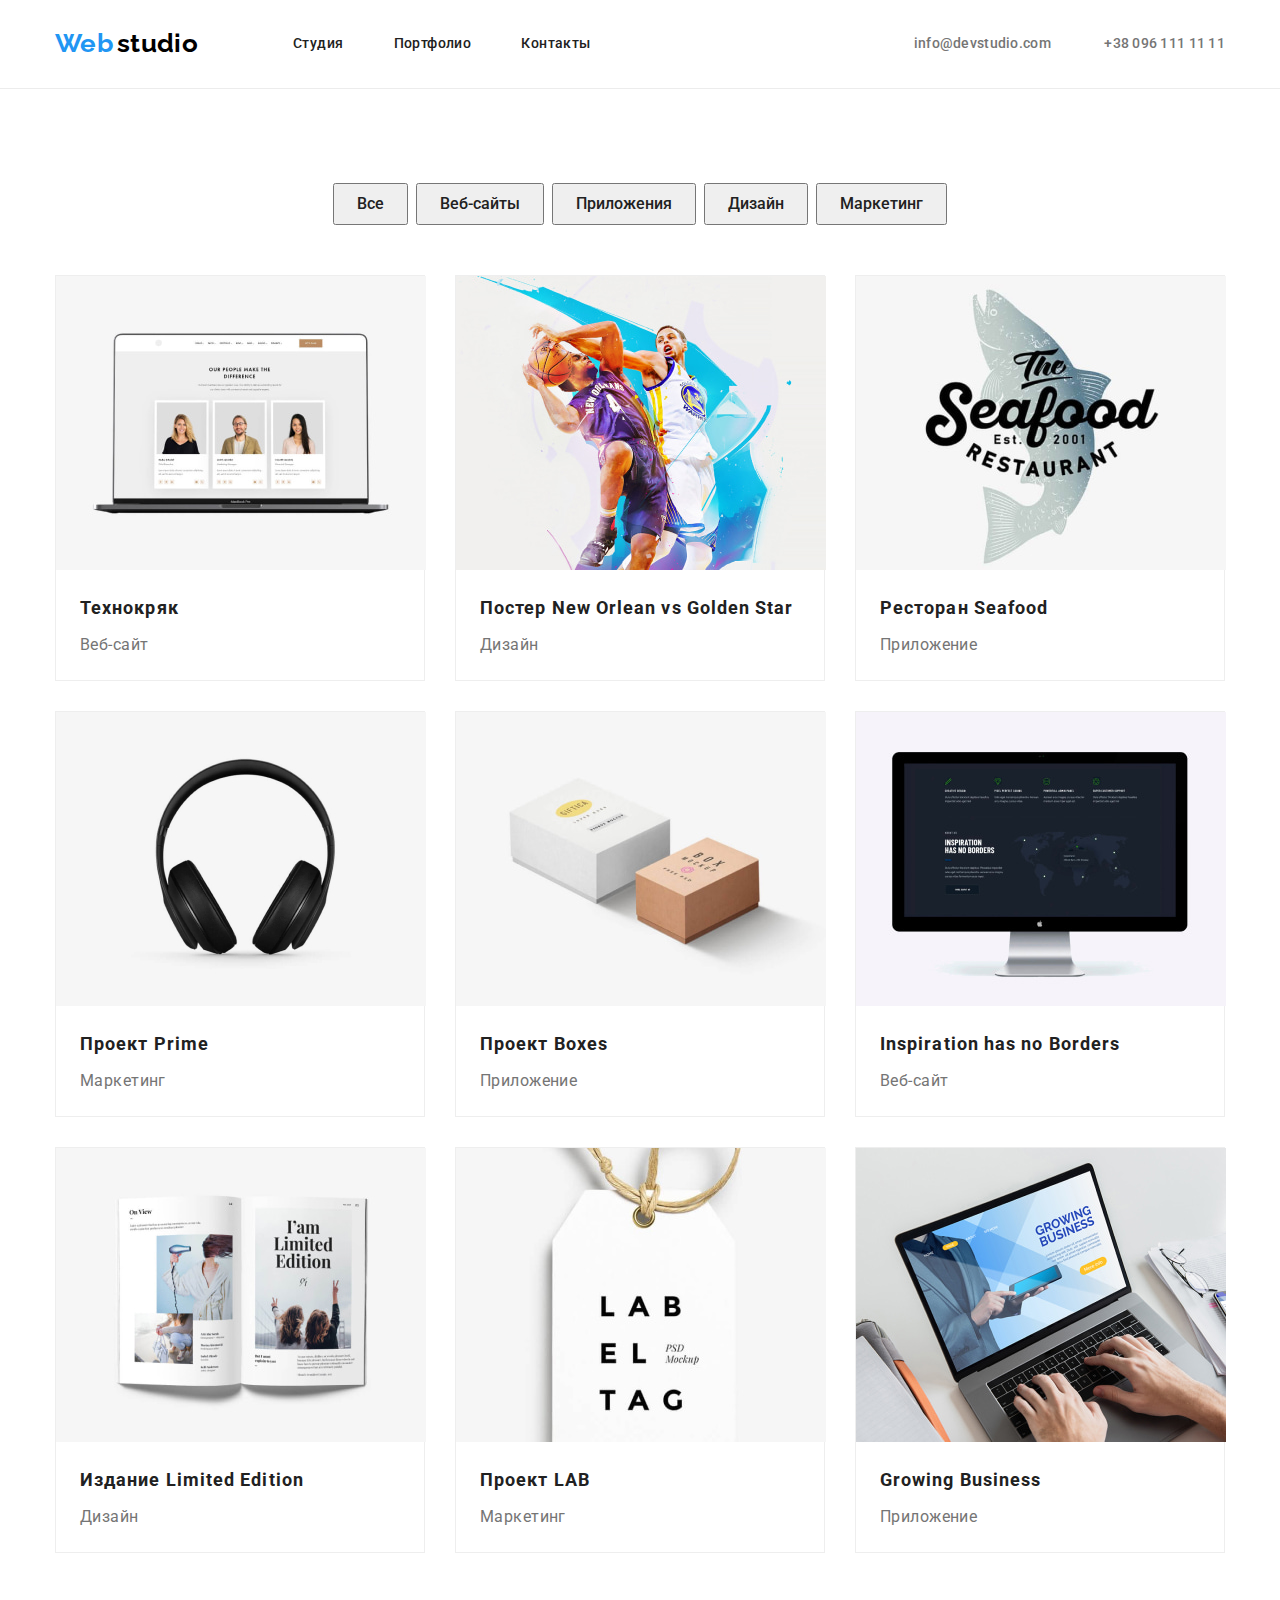
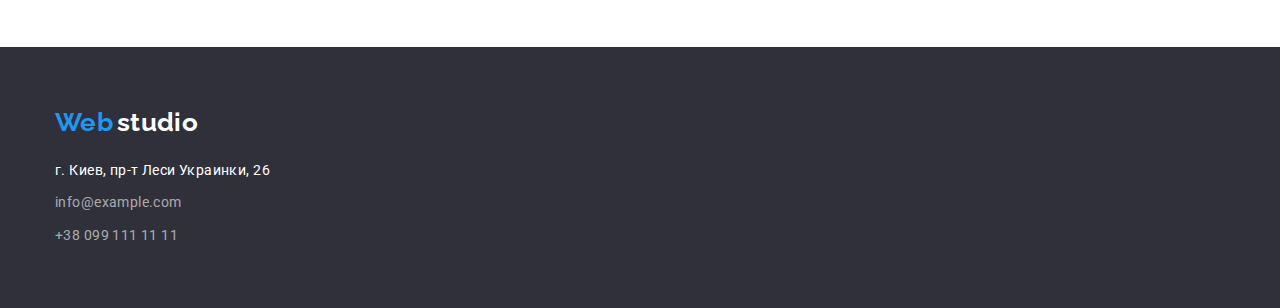
==== commit 4eac86de: "ver.3.0." ====
--- a/portfolio.html
+++ b/portfolio.html
@@ -56,63 +56,63 @@
         
                     <ul class="portfolio-list">
                         <li class="portfolio-list-item">
-                            <img src="./images/portfolio/img1.jpg" alt="Вебсайт" width="370" height="294">
+                            <img class="portfolio-image" src="./images/portfolio/img1.jpg" alt="Вебсайт" width="370" height="294">
                             <div class="portfolio-list-wrapper">
                             <h3 class="portfolio-item-title">Технокряк</h3>
                             <p class="portfolio-item-phrase">Веб-сайт</p>
                             </div>
                         </li>
                         <li class="portfolio-list-item">
-                            <img src="./images/portfolio/img2.jpg" alt="Дизайн" width="370" height="294">
+                            <img class="portfolio-image" src="./images/portfolio/img2.jpg" alt="Дизайн" width="370" height="294">
                             <div class="portfolio-list-wrapper">
                             <h3 class="portfolio-item-title">Постер New Orlean vs Golden Star</h3>
                             <p class="portfolio-item-phrase">Дизайн</p>
                             </div>  
                         </li>
                         <li class="portfolio-list-item">
-                            <img src="./images/portfolio/img3.jpg" alt="Приложение" width="370" height="294">
+                            <img class="portfolio-image" src="./images/portfolio/img3.jpg" alt="Приложение" width="370" height="294">
                             <div class="portfolio-list-wrapper">
                             <h3 class="portfolio-item-title">Ресторан Seafood</h3>
                             <p class="portfolio-item-phrase">Приложение</p>
                             </div>
                         </li>
                         <li class="portfolio-list-item">
-                            <img src="./images/portfolio/img4.jpg" alt="Маркетинг" width="370" height="294">
+                            <img class="portfolio-image" src="./images/portfolio/img4.jpg" alt="Маркетинг" width="370" height="294">
                             <div class="portfolio-list-wrapper">
                             <h3 class="portfolio-item-title">Проект Prime</h3>
                             <p class="portfolio-item-phrase">Маркетинг</p>
                         </div>
                         </li>
                         <li class="portfolio-list-item">
-                            <img src="./images/portfolio/img5.jpg" alt="Приложение" width="370" height="294">
+                            <img class="portfolio-image" src="./images/portfolio/img5.jpg" alt="Приложение" width="370" height="294">
                             <div class="portfolio-list-wrapper">
                             <h3 class="portfolio-item-title">Проект Boxes</h3>
                             <p class="portfolio-item-phrase">Приложение</p>
                         </div>
                         </li>
                         <li class="portfolio-list-item">
-                            <img src="./images/portfolio/img6.jpg" alt="Веб-сайт" width="370" height="294">
+                            <img class="portfolio-image" src="./images/portfolio/img6.jpg" alt="Веб-сайт" width="370" height="294">
                             <div class="portfolio-list-wrapper">
                             <h3 class="portfolio-item-title">Inspiration has no Borders</h3>
                             <p class="portfolio-item-phrase">Веб-сайт</p>
                         </div>
                         </li>
                         <li class="portfolio-list-item">
-                            <img src="./images/portfolio/img7.jpg" alt="Дизайн" width="370" height="294">
+                            <img class="portfolio-image" src="./images/portfolio/img7.jpg" alt="Дизайн" width="370" height="294">
                             <div class="portfolio-list-wrapper">
                             <h3 class="portfolio-item-title">Издание Limited Edition</h3>
                             <p class="portfolio-item-phrase">Дизайн</p>
                         </div>
                         </li>
                         <li class="portfolio-list-item">
-                            <img src="./images/portfolio/img8.jpg" alt="Маркетинг" width="370" height="294">
+                            <img class="portfolio-image" src="./images/portfolio/img8.jpg" alt="Маркетинг" width="370" height="294">
                             <div class="portfolio-list-wrapper">
                             <h3 class="portfolio-item-title">Проект LAB</h3>
                             <p class="portfolio-item-phrase">Маркетинг</p>
                         </div>
                         </li>
                         <li class="portfolio-list-item">
-                            <img src="./images/portfolio/img9.jpg" alt="Приложение width="370" height="294"">
+                            <img class="portfolio-image" src="./images/portfolio/img9.jpg" alt="Приложение width="370" height="294"">
                             <div class="portfolio-list-wrapper">
                             <h3 class="portfolio-item-title">Growing Business</h3>
                             <p class="portfolio-item-phrase">Приложение</p>
--- a/css/styles.css
+++ b/css/styles.css
@@ -257,15 +257,14 @@
 }
 .crew-list-item{
     margin-right: 30px;
-    display: flex;
-    flex-direction: column;
-    align-items: center;
+    text-align: center;
 }
 .crew-list-item:last-child{
     margin: 0;
 }
 .crew-member-wrapper{
     padding-top: 30px;
+    padding-bottom: 30px;
 }
 .crew-member{
 margin-bottom: 10px;
@@ -301,10 +300,21 @@
     font-family: inherit;
     padding: 6px 22px;
 }
-
 .portfolio-item {
     margin-right: 8px;
 }
+
+.portfolio-list-item{
+    max-width: 370px;
+    border: 1px solid #EEEEEE;
+}
+
+.portfolio-image{
+    display: block;
+}
+
+
+
 .portfolio-item:last-child{
     margin: 0;
 }
